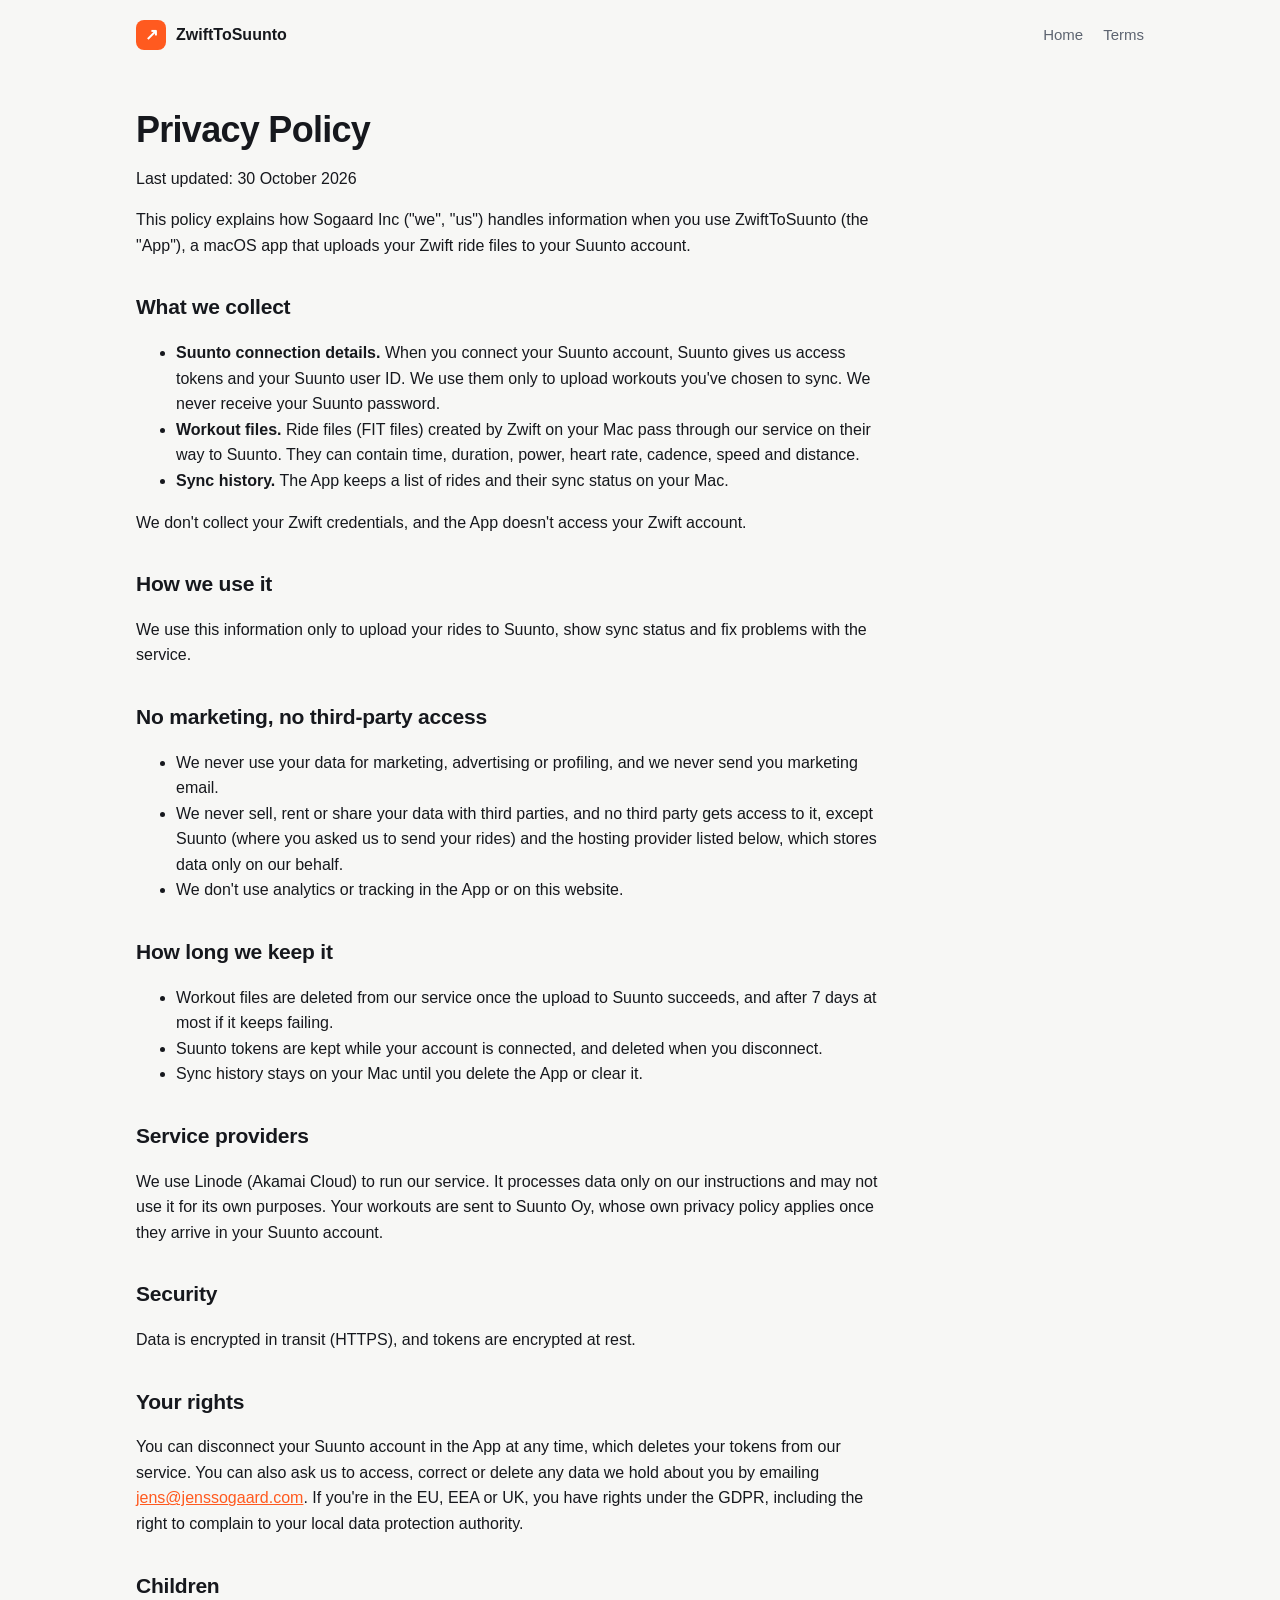
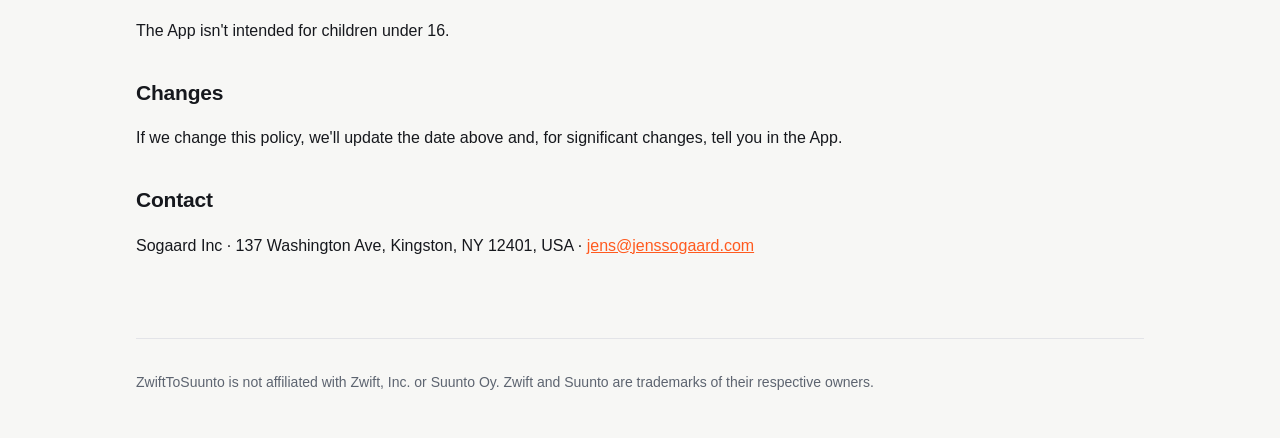
==== privacy.html @ 24a123be "Add ZwiftToSuunto product site with privacy policy and terms Co-Authored-By: Claude Opus 5.5 <norepl" ====
<!doctype html>
<html lang="en">
  <head>
    <meta charset="utf-8" />
    <meta name="viewport" content="width=device-width, initial-scale=1" />
    <title>Privacy Policy · ZwiftToSuunto</title>
    <link rel="stylesheet" href="style.css" />
  </head>
  <body>
    <div class="wrap">
      <header class="top">
        <a class="logo" href="./"
          ><span class="logo-mark">↗</span>ZwiftToSuunto</a
        >
        <nav><a href="./">Home</a><a href="terms.html">Terms</a></nav>
      </header>

      <main class="legal">
        <h1>Privacy Policy</h1>
        <p>Last updated: 30 October 2026</p>

        <p>
          This policy explains how Sogaard Inc ("we", "us") handles
          information when you use ZwiftToSuunto (the "App"), a macOS app that
          uploads your Zwift ride files to your Suunto account.
        </p>

        <h2>What we collect</h2>
        <ul>
          <li>
            <strong>Suunto connection details.</strong> When you connect your
            Suunto account, Suunto gives us access tokens and your Suunto user
            ID. We use them only to upload workouts you've chosen to sync. We
            never receive your Suunto password.
          </li>
          <li>
            <strong>Workout files.</strong> Ride files (FIT files) created by
            Zwift on your Mac pass through our service on their way to Suunto.
            They can contain time, duration, power, heart rate, cadence, speed
            and distance.
          </li>
          <li>
            <strong>Sync history.</strong> The App keeps a list of rides and
            their sync status on your Mac.
          </li>
        </ul>
        <p>
          We don't collect your Zwift credentials, and the App doesn't access
          your Zwift account.
        </p>

        <h2>How we use it</h2>
        <p>
          We use this information only to upload your rides to Suunto, show sync
          status and fix problems with the service.
        </p>

        <h2>No marketing, no third-party access</h2>
        <ul>
          <li>
            We never use your data for marketing, advertising or profiling, and
            we never send you marketing email.
          </li>
          <li>
            We never sell, rent or share your data with third parties, and no
            third party gets access to it, except Suunto (where you asked us
            to send your rides) and the hosting provider listed below, which
            stores data only on our behalf.
          </li>
          <li>We don't use analytics or tracking in the App or on this website.</li>
        </ul>

        <h2>How long we keep it</h2>
        <ul>
          <li>
            Workout files are deleted from our service once the upload to Suunto
            succeeds, and after 7 days at most if it
            keeps failing.
          </li>
          <li>
            Suunto tokens are kept while your account is connected, and deleted
            when you disconnect.
          </li>
          <li>
            Sync history stays on your Mac until you delete the App or clear it.
          </li>
        </ul>

        <h2>Service providers</h2>
        <p>
          We use Linode (Akamai Cloud) to run our service. It processes data only on our instructions and may not use it for its own purposes. Your workouts are sent
          to Suunto Oy, whose own privacy policy applies once they arrive in
          your Suunto account.
        </p>

        <h2>Security</h2>
        <p>
          Data is encrypted in transit (HTTPS), and tokens are encrypted at
          rest.
        </p>

        <h2>Your rights</h2>
        <p>
          You can disconnect your Suunto account in the App at any time, which
          deletes your tokens from our service. You can also ask us to access,
          correct or delete any data we hold about you by emailing
          <a href="mailto:jens@jenssogaard.com">jens@jenssogaard.com</a>. If you're in
          the EU, EEA or UK, you have rights under the GDPR, including the right
          to complain to your local data protection authority.
        </p>

        <h2>Children</h2>
        <p>The App isn't intended for children under 16.</p>

        <h2>Changes</h2>
        <p>
          If we change this policy, we'll update the date above and, for
          significant changes, tell you in the App.
        </p>

        <h2>Contact</h2>
        <p>
          Sogaard Inc · 137 Washington Ave, Kingston, NY 12401, USA ·
          <a href="mailto:jens@jenssogaard.com">jens@jenssogaard.com</a>
        </p>
      </main>

      <footer>
        <p>
          ZwiftToSuunto is not affiliated with Zwift, Inc. or Suunto Oy. Zwift
          and Suunto are trademarks of their respective owners.
        </p>
      </footer>
    </div>
  </body>
</html>
---- style.css ----
:root {
  --bg: #f7f7f5;
  --surface: #ffffff;
  --text: #16181d;
  --muted: #5d6470;
  --border: #e3e4e8;
  --accent: #ff5a1f;
  --accent-soft: #fff0e9;
  --ok: #1f9d55;
  --warn: #c27a00;
  --err: #d23b3b;
  --shadow: 0 20px 50px -20px rgba(22, 24, 29, 0.25);
}

@media (prefers-color-scheme: dark) {
  :root:not([data-theme="light"]) {
    --bg: #0f1115;
    --surface: #181b21;
    --text: #eceef2;
    --muted: #9aa1ad;
    --border: #2a2e37;
    --accent: #ff7240;
    --accent-soft: #2b1a12;
    --ok: #3ccf7c;
    --warn: #f0a83a;
    --err: #ff6b6b;
    --shadow: 0 20px 50px -20px rgba(0, 0, 0, 0.7);
  }
}

:root[data-theme="dark"] {
  --bg: #0f1115;
  --surface: #181b21;
  --text: #eceef2;
  --muted: #9aa1ad;
  --border: #2a2e37;
  --accent: #ff7240;
  --accent-soft: #2b1a12;
  --ok: #3ccf7c;
  --warn: #f0a83a;
  --err: #ff6b6b;
  --shadow: 0 20px 50px -20px rgba(0, 0, 0, 0.7);
}

* {
  box-sizing: border-box;
}

body {
  margin: 0;
  background: var(--bg);
  color: var(--text);
  font:
    16px/1.6 -apple-system,
    BlinkMacSystemFont,
    "Inter",
    "Segoe UI",
    Roboto,
    sans-serif;
}

a {
  color: var(--accent);
}

.wrap {
  max-width: 1040px;
  margin: 0 auto;
  padding: 0 16px;
}

header.top {
  display: flex;
  align-items: center;
  justify-content: space-between;
  padding: 20px 0;
}

.logo {
  display: flex;
  align-items: center;
  gap: 10px;
  font-weight: 700;
  text-decoration: none;
  color: var(--text);
}
.logo-mark {
  width: 30px;
  height: 30px;
  border-radius: 8px;
  background: var(--accent);
  color: #fff;
  display: grid;
  place-items: center;
  font-size: 16px;
}

nav a {
  color: var(--muted);
  text-decoration: none;
  margin-left: 20px;
  font-size: 15px;
}
nav a:hover {
  color: var(--text);
}

.hero {
  display: grid;
  grid-template-columns: 1.05fr 1fr;
  gap: 48px;
  align-items: center;
  padding: 56px 0 72px;
}

.badge {
  display: inline-block;
  padding: 4px 12px;
  border-radius: 999px;
  background: var(--accent-soft);
  color: var(--accent);
  font-size: 13px;
  font-weight: 600;
}

h1 {
  font-size: clamp(34px, 5vw, 52px);
  line-height: 1.1;
  margin: 16px 0;
  letter-spacing: -0.02em;
}
.lead {
  font-size: 19px;
  color: var(--muted);
  margin: 0 0 28px;
}

.btn {
  display: inline-block;
  padding: 12px 22px;
  border-radius: 10px;
  background: var(--accent);
  color: #fff;
  font-weight: 600;
  text-decoration: none;
}

/* App window mockup */
.window {
  background: var(--surface);
  border: 1px solid var(--border);
  border-radius: 14px;
  box-shadow: var(--shadow);
  overflow: hidden;
  font-size: 14px;
}
.titlebar {
  display: flex;
  align-items: center;
  gap: 8px;
  padding: 12px 14px;
  border-bottom: 1px solid var(--border);
}
.dot {
  width: 12px;
  height: 12px;
  border-radius: 50%;
}
.dot.r {
  background: #ff5f57;
}
.dot.y {
  background: #febc2e;
}
.dot.g {
  background: #28c840;
}
.titlebar span {
  margin-left: 8px;
  color: var(--muted);
  font-weight: 600;
}
.row {
  display: grid;
  grid-template-columns: 1fr auto;
  gap: 12px;
  align-items: center;
  padding: 12px 16px;
  border-bottom: 1px solid var(--border);
}
.row:last-child {
  border-bottom: 0;
}
.ride {
  font-weight: 600;
}
.meta {
  color: var(--muted);
  font-size: 13px;
}
.status {
  font-size: 13px;
  font-weight: 600;
  white-space: nowrap;
}
.status.ok {
  color: var(--ok);
}
.status.wait {
  color: var(--warn);
}
.status.err {
  color: var(--err);
}
.retry {
  margin-left: 8px;
  padding: 3px 10px;
  border: 1px solid var(--border);
  border-radius: 6px;
  background: transparent;
  color: var(--text);
  font: inherit;
  font-size: 12px;
}

section {
  padding: 56px 0;
  border-top: 1px solid var(--border);
}
h2 {
  font-size: 28px;
  margin: 0 0 24px;
  letter-spacing: -0.01em;
}

.grid {
  display: grid;
  grid-template-columns: repeat(3, 1fr);
  gap: 20px;
}
.card {
  background: var(--surface);
  border: 1px solid var(--border);
  border-radius: 12px;
  padding: 22px;
}
.card h3 {
  margin: 0 0 8px;
  font-size: 17px;
}
.card p {
  margin: 0;
  color: var(--muted);
}
.step-n {
  color: var(--accent);
  font-weight: 700;
  font-size: 14px;
}

.faq details {
  background: var(--surface);
  border: 1px solid var(--border);
  border-radius: 10px;
  padding: 14px 18px;
  margin-bottom: 10px;
}
.faq summary {
  cursor: pointer;
  font-weight: 600;
}
.faq p {
  color: var(--muted);
  margin: 10px 0 0;
}

footer {
  border-top: 1px solid var(--border);
  padding: 28px 0 40px;
  color: var(--muted);
  font-size: 14px;
}
footer p {
  margin: 4px 0;
}

/* Legal pages */
.legal {
  max-width: 760px;
  padding: 24px 0 64px;
}
.legal h1 {
  font-size: 36px;
}
.legal h2 {
  font-size: 21px;
  margin: 32px 0 8px;
}
.legal p,
.legal li {
  color: var(--text);
}

@media (max-width: 800px) {
  .hero {
    grid-template-columns: 1fr;
    padding: 32px 0 48px;
    gap: 32px;
  }
  .grid {
    grid-template-columns: 1fr;
  }
  nav a {
    margin-left: 14px;
  }
}
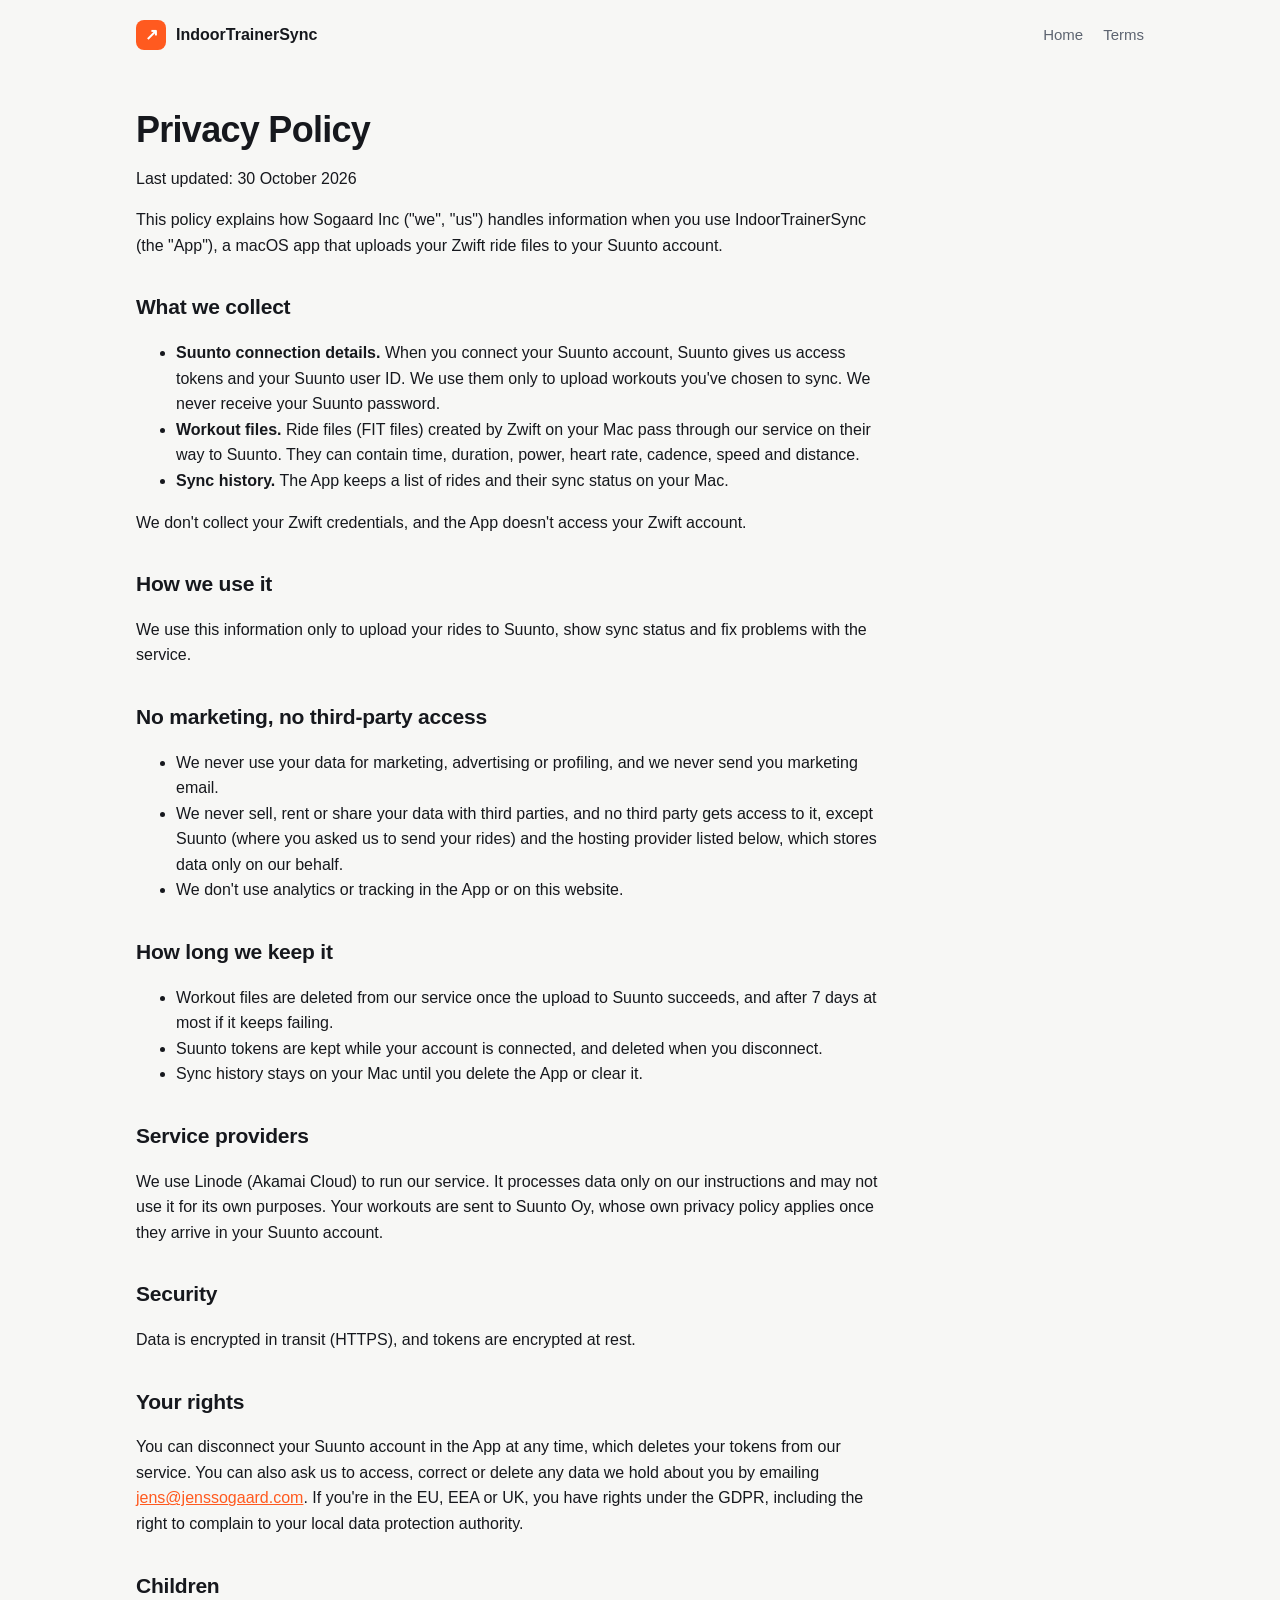
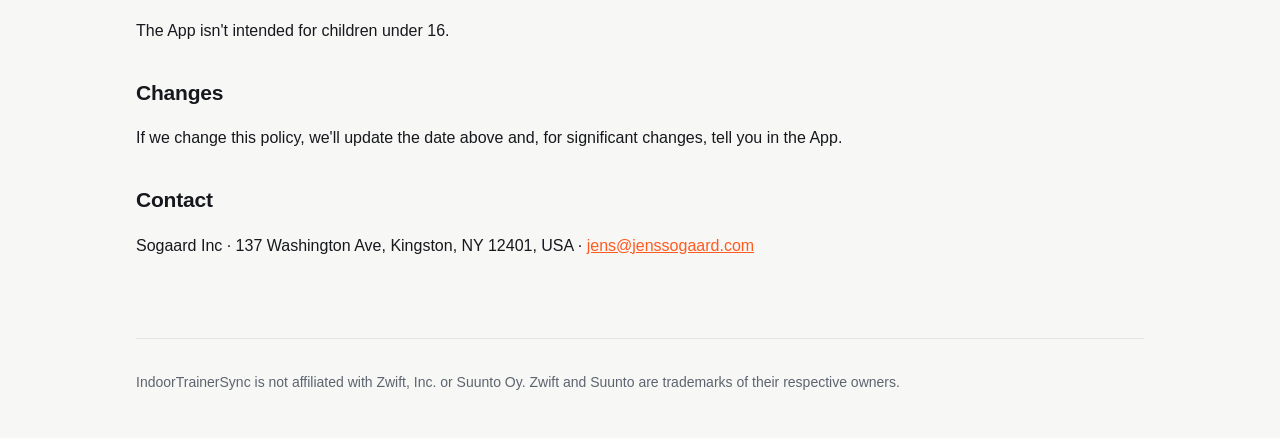
==== commit a26a1210: "Rename app to IndoorTrainerSync and state Suunto compatibility Co-Authored-By: Claude Opus 5.5 <nore" ====
--- a/privacy.html
+++ b/privacy.html
@@ -3,14 +3,14 @@
   <head>
     <meta charset="utf-8" />
     <meta name="viewport" content="width=device-width, initial-scale=1" />
-    <title>Privacy Policy · ZwiftToSuunto</title>
+    <title>Privacy Policy · IndoorTrainerSync</title>
     <link rel="stylesheet" href="style.css" />
   </head>
   <body>
     <div class="wrap">
       <header class="top">
         <a class="logo" href="./"
-          ><span class="logo-mark">↗</span>ZwiftToSuunto</a
+          ><span class="logo-mark">↗</span>IndoorTrainerSync</a
         >
         <nav><a href="./">Home</a><a href="terms.html">Terms</a></nav>
       </header>
@@ -21,7 +21,7 @@
 
         <p>
           This policy explains how Sogaard Inc ("we", "us") handles
-          information when you use ZwiftToSuunto (the "App"), a macOS app that
+          information when you use IndoorTrainerSync (the "App"), a macOS app that
           uploads your Zwift ride files to your Suunto account.
         </p>
 
@@ -127,7 +127,7 @@
 
       <footer>
         <p>
-          ZwiftToSuunto is not affiliated with Zwift, Inc. or Suunto Oy. Zwift
+          IndoorTrainerSync is not affiliated with Zwift, Inc. or Suunto Oy. Zwift
           and Suunto are trademarks of their respective owners.
         </p>
       </footer>
